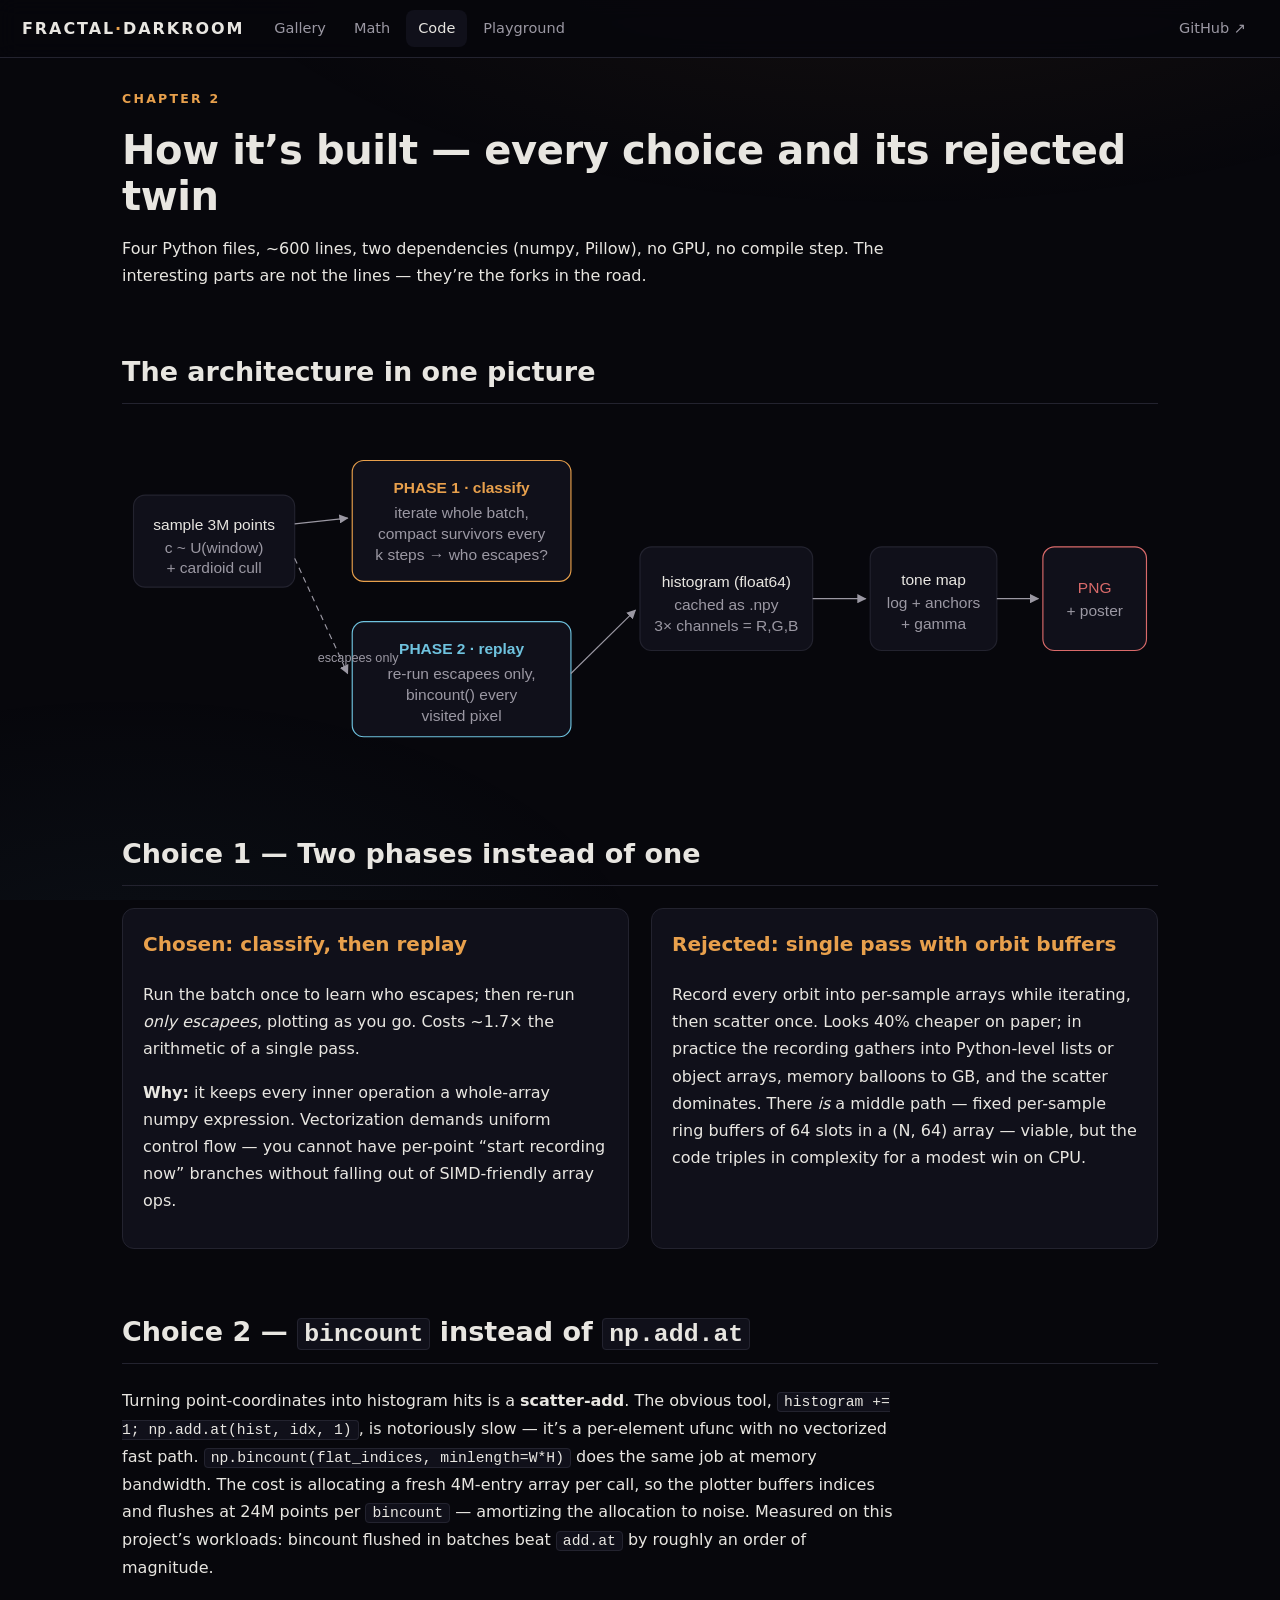
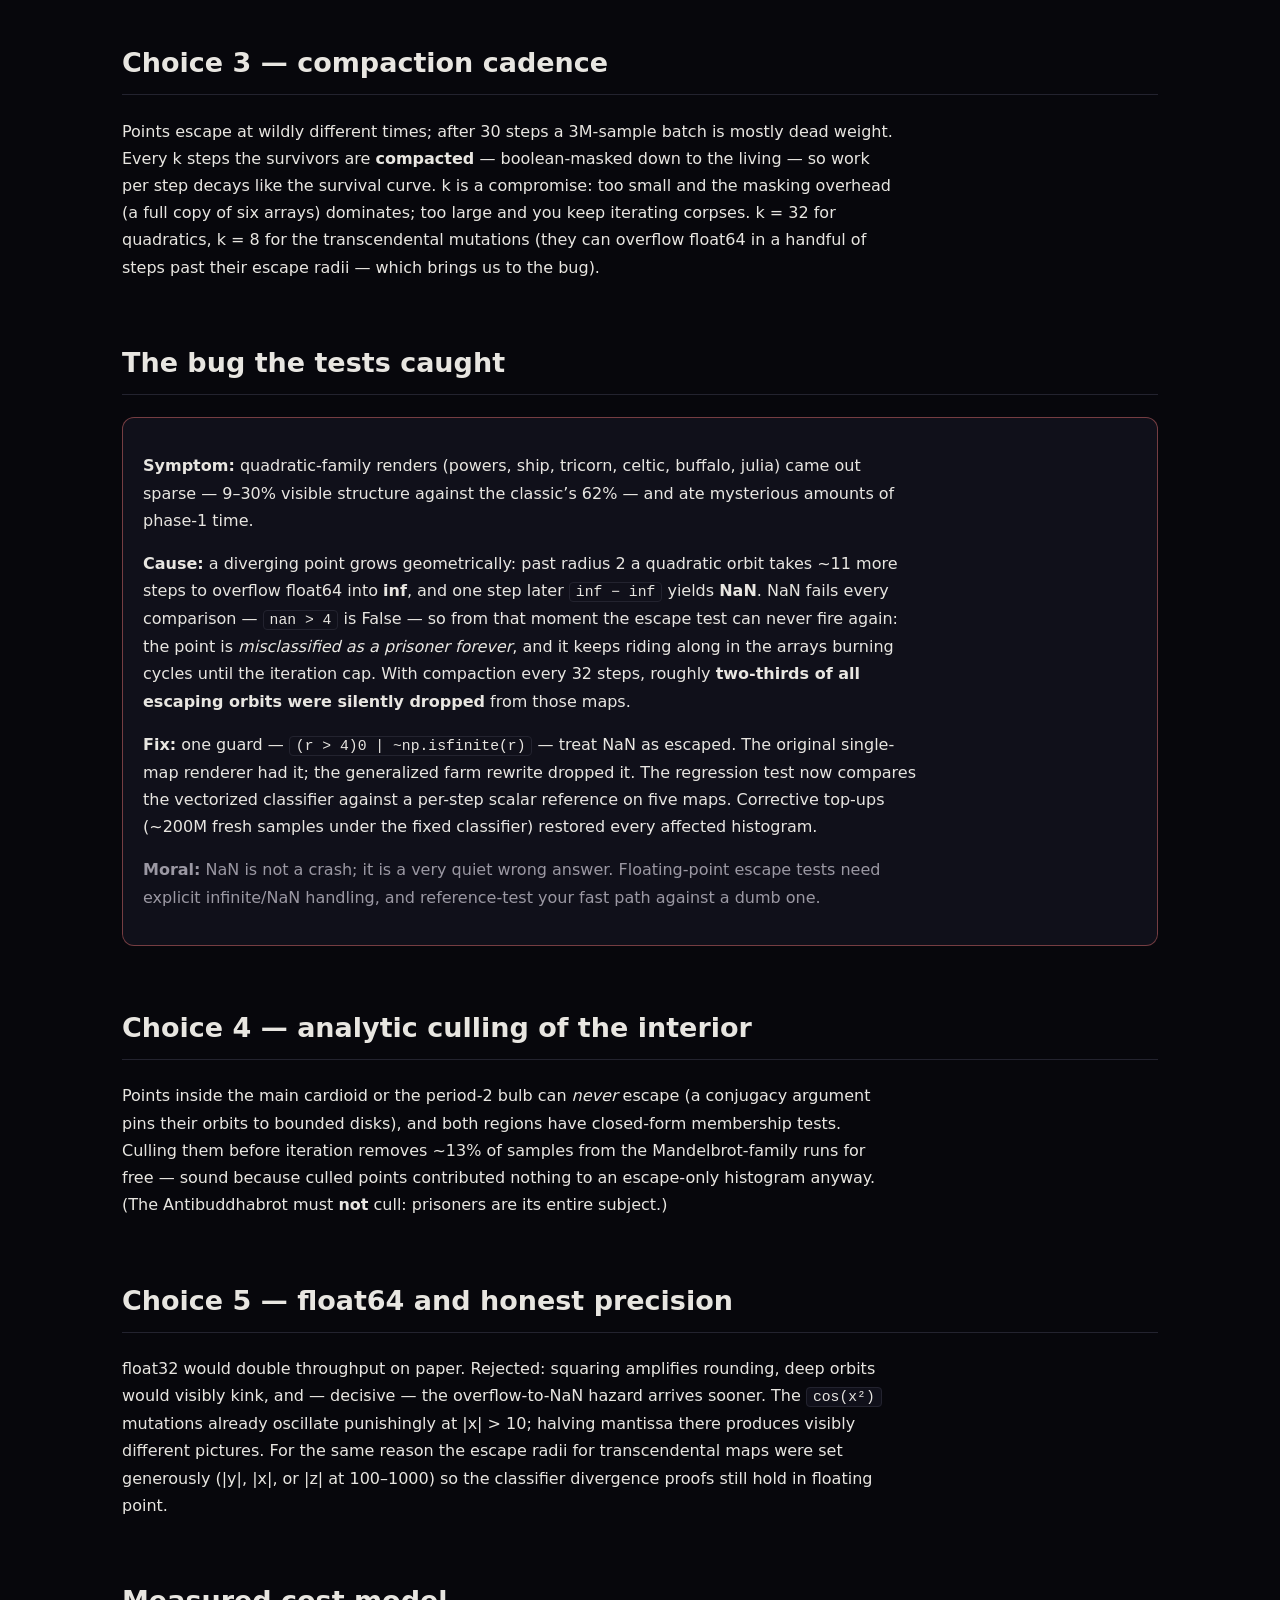
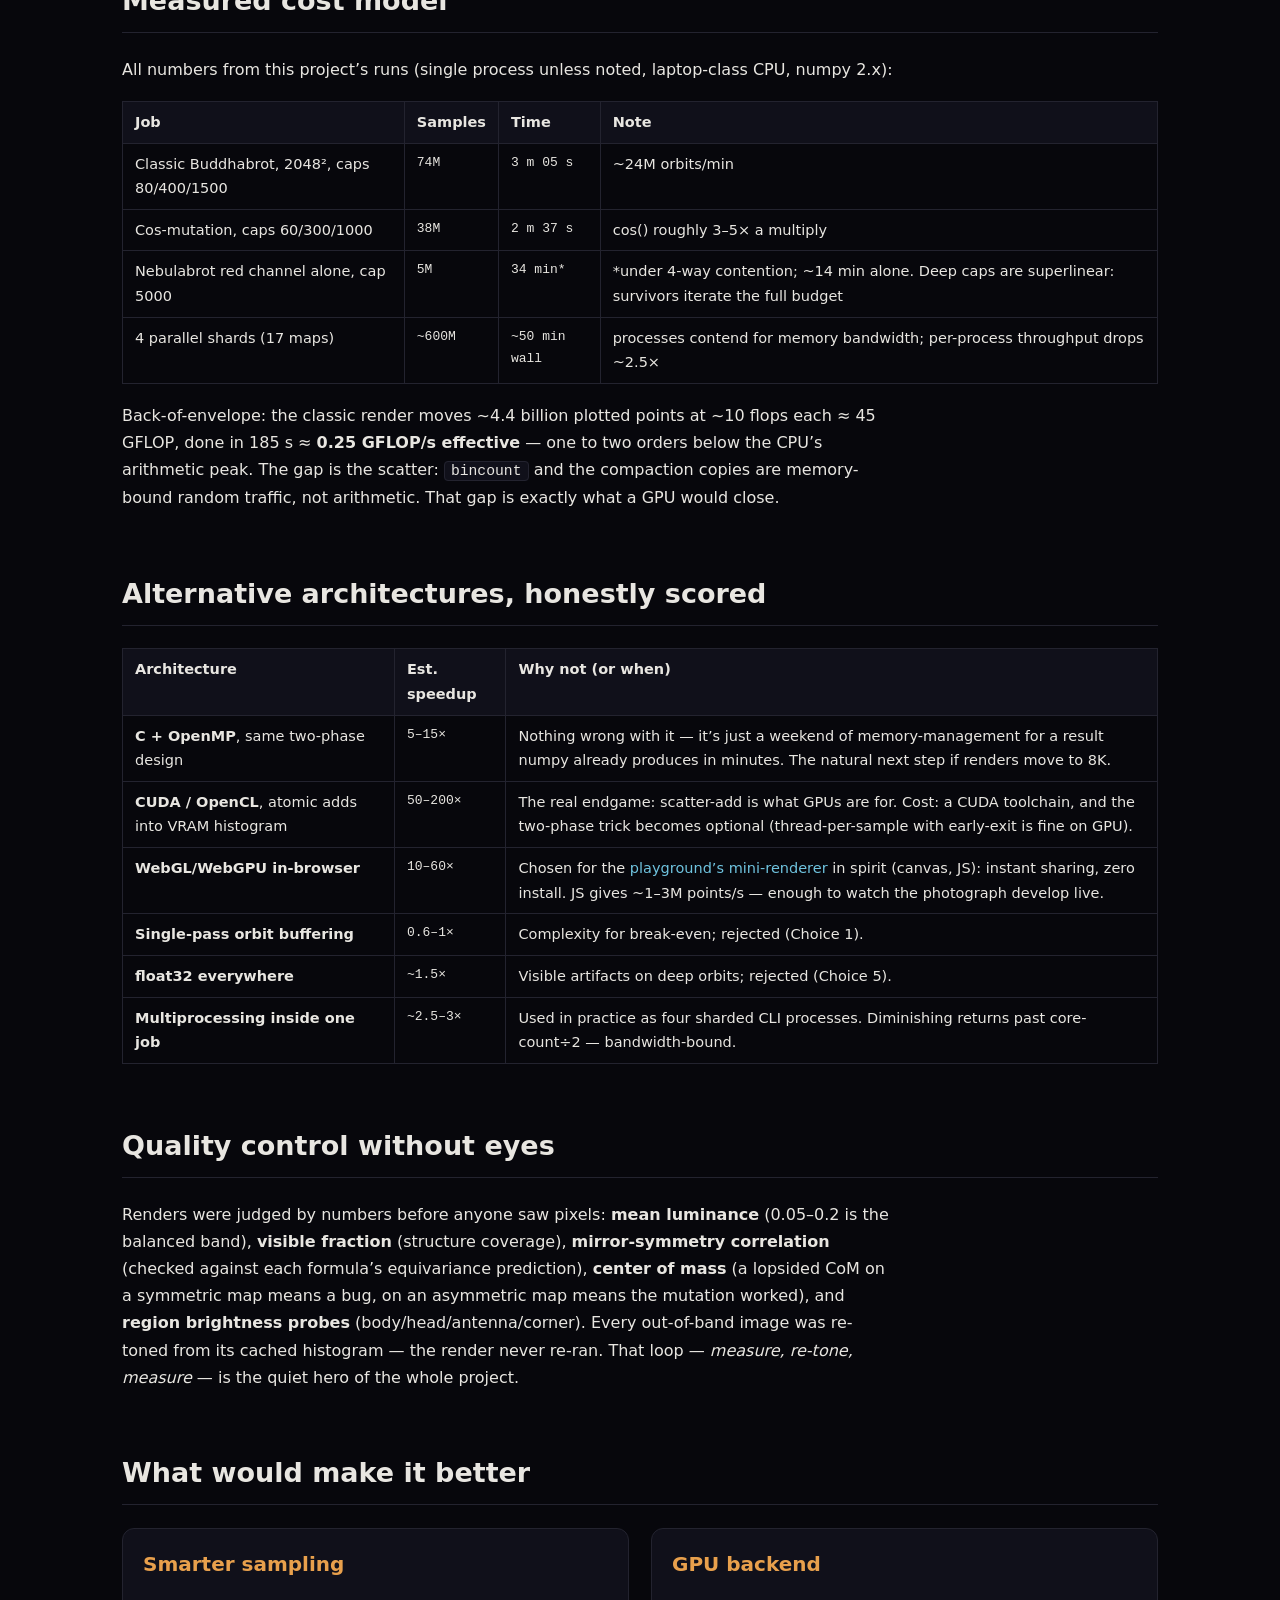
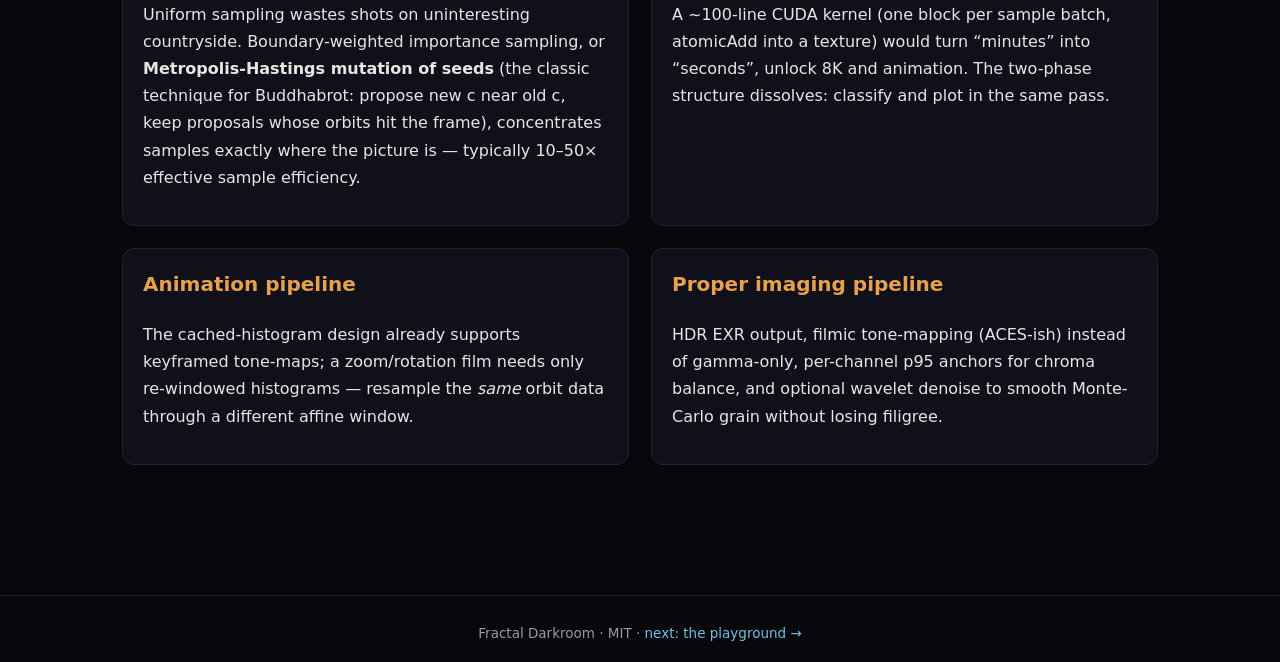
==== docs/code.html @ 8196cabb "L3 build suite: brot_build.py (new/scout/preview/check/mutate/catalogue), playground build panel + c" ====
<!DOCTYPE html>
<html data-build="d3081f12" lang="en">
<head>
<script>
/* error banner: works even if every other asset fails; shown only on error */
(function(){function show(m){var b=document.getElementById('fd-error-banner');if(!b){b=document.createElement('div');b.id='fd-error-banner';b.style.cssText='position:fixed;left:12px;right:12px;bottom:12px;z-index:99999;background:#3a1418;color:#ffd9d9;border:1px solid #a33;padding:10px 12px;font:12px/1.5 monospace;border-radius:8px;display:flex;gap:10px;align-items:center';b.innerHTML='<span style="flex:1;overflow:hidden;text-overflow:ellipsis;white-space:nowrap"></span><button type="button" style="all:unset;cursor:pointer;color:#ffb3b3;text-decoration:underline">copy report</button>';var add=function(){document.body.appendChild(b);b.querySelector('button').onclick=function(){var r='url='+location.href+' build='+(document.documentElement.dataset.build||'?')+' ua='+navigator.userAgent+'String.fromCharCode(10)'+(b.dataset.log||'');navigator.clipboard&&navigator.clipboard.writeText(r);};};document.body?add():document.addEventListener('DOMContentLoaded',add);}b.dataset.log=((b.dataset.log?b.dataset.log+'String.fromCharCode(10)':'')+m).slice(-2000);b.querySelector('span').textContent='Fractal Darkroom error: '+(m+'').slice(0,160);}window.addEventListener('error',function(e){show((e.message||'script error')+' @'+((e.filename||'').split('/').pop()||'')+':'+e.lineno)});window.addEventListener('unhandledrejection',function(e){show('unhandled rejection: '+((e.reason&&e.reason.message)||e.reason))})})();
</script>

<meta charset="utf-8">
<meta name="viewport" content="width=device-width, initial-scale=1">
<title>How it’s built — Fractal Darkroom</title>
<link rel="stylesheet" href="assets/style.css?v=a8070491">
</head>
<body>
<nav class="top">
  <div class="brand">FRACTAL<span>·</span>DARKROOM</div>
  <a href="index.html">Gallery</a>
  <a href="math.html">Math</a>
  <a href="code.html" aria-current="page">Code</a>
  <a href="playground.html">Playground</a>
  <div class="spacer"></div>
  <a class="github" href="https://github.com/Prekzursil/fractal-darkroom">GitHub ↗</a>
</nav>

<main>
<div class="kicker reveal">Chapter 2</div>
<h1 class="reveal">How it’s built — every choice and its rejected twin</h1>
<p class="reveal">Four Python files, ~600 lines, two dependencies (numpy, Pillow), no GPU, no
compile step. The interesting parts are not the lines — they’re the forks in the road.</p>

<h2 class="reveal">The architecture in one picture</h2>
<svg class="reveal" viewBox="0 0 900 300" style="width:100%;display:block;margin:14px 0" role="img" aria-label="Pipeline diagram: sample batch, phase 1 classify, phase 2 replay into histogram, tone map, PNG">
  <defs><marker id="a2" viewBox="0 0 10 10" refX="9" refY="5" markerWidth="8" markerHeight="8" orient="auto"><path d="M0,0 L10,5 L0,10 z" fill="#9b98a3"/></marker></defs>
  <g font-family="Segoe UI, sans-serif" font-size="13.5">
    <rect x="10" y="60" width="140" height="80" rx="10" fill="#10101a" stroke="#23232f"/>
    <text x="80" y="90" text-anchor="middle" fill="#e8e6e1">sample 3M points</text>
    <text x="80" y="110" text-anchor="middle" fill="#9b98a3">c ~ U(window)</text>
    <text x="80" y="128" text-anchor="middle" fill="#9b98a3">+ cardioid cull</text>

    <rect x="200" y="30" width="190" height="105" rx="10" fill="#10101a" stroke="#e8a04c"/>
    <text x="295" y="58" text-anchor="middle" fill="#e8a04c" font-weight="600">PHASE 1 · classify</text>
    <text x="295" y="80" text-anchor="middle" fill="#9b98a3">iterate whole batch,</text>
    <text x="295" y="98" text-anchor="middle" fill="#9b98a3">compact survivors every</text>
    <text x="295" y="116" text-anchor="middle" fill="#9b98a3">k steps → who escapes?</text>

    <rect x="200" y="170" width="190" height="100" rx="10" fill="#10101a" stroke="#6fc3df"/>
    <text x="295" y="198" text-anchor="middle" fill="#6fc3df" font-weight="600">PHASE 2 · replay</text>
    <text x="295" y="220" text-anchor="middle" fill="#9b98a3">re-run escapees only,</text>
    <text x="295" y="238" text-anchor="middle" fill="#9b98a3">bincount() every</text>
    <text x="295" y="256" text-anchor="middle" fill="#9b98a3">visited pixel</text>

    <rect x="450" y="105" width="150" height="90" rx="10" fill="#10101a" stroke="#23232f"/>
    <text x="525" y="140" text-anchor="middle" fill="#e8e6e1">histogram (float64)</text>
    <text x="525" y="160" text-anchor="middle" fill="#9b98a3">cached as .npy</text>
    <text x="525" y="178" text-anchor="middle" fill="#9b98a3">3× channels = R,G,B</text>

    <rect x="650" y="105" width="110" height="90" rx="10" fill="#10101a" stroke="#23232f"/>
    <text x="705" y="138" text-anchor="middle" fill="#e8e6e1">tone map</text>
    <text x="705" y="158" text-anchor="middle" fill="#9b98a3">log + anchors</text>
    <text x="705" y="176" text-anchor="middle" fill="#9b98a3">+ gamma</text>

    <rect x="800" y="105" width="90" height="90" rx="10" fill="#10101a" stroke="#d96a6a"/>
    <text x="845" y="145" text-anchor="middle" fill="#d96a6a">PNG</text>
    <text x="845" y="165" text-anchor="middle" fill="#9b98a3">+ poster</text>

    <line x1="150" y1="85" x2="196" y2="80" stroke="#9b98a3" marker-end="url(#a2)"/>
    <line x1="150" y1="115" x2="196" y2="215" stroke="#9b98a3" stroke-dasharray="5 4" marker-end="url(#a2)"/>
    <line x1="390" y1="215" x2="446" y2="160" stroke="#9b98a3" marker-end="url(#a2)"/>
    <line x1="600" y1="150" x2="646" y2="150" stroke="#9b98a3" marker-end="url(#a2)"/>
    <line x1="760" y1="150" x2="796" y2="150" stroke="#9b98a3" marker-end="url(#a2)"/>
    <text x="170" y="205" fill="#9b98a3" font-size="11">escapees only</text>
  </g>
</svg>

<h2 class="reveal">Choice 1 — Two phases instead of one</h2>
<div class="grid2 reveal">
  <div class="card">
    <h3>Chosen: classify, then replay</h3>
    <p>Run the batch once to learn who escapes; then re-run <em>only escapees</em>, plotting as you go.
    Costs ~1.7× the arithmetic of a single pass.</p>
    <p><b>Why:</b> it keeps every inner operation a whole-array numpy expression. Vectorization
    demands uniform control flow — you cannot have per-point “start recording now” branches
    without falling out of SIMD-friendly array ops.</p>
  </div>
  <div class="card">
    <h3>Rejected: single pass with orbit buffers</h3>
    <p>Record every orbit into per-sample arrays while iterating, then scatter once. Looks 40%
    cheaper on paper; in practice the recording gathers into Python-level lists or object arrays,
    memory balloons to GB, and the scatter dominates. There <em>is</em> a middle path — fixed
    per-sample ring buffers of 64 slots in a (N, 64) array — viable, but the code triples in
    complexity for a modest win on CPU.</p>
  </div>
</div>

<h2 class="reveal">Choice 2 — <code>bincount</code> instead of <code>np.add.at</code></h2>
<p class="reveal">Turning point-coordinates into histogram hits is a <b>scatter-add</b>.
The obvious tool, <code>histogram += 1; np.add.at(hist, idx, 1)</code>, is notoriously slow —
it’s a per-element ufunc with no vectorized fast path. <code>np.bincount(flat_indices,
minlength=W*H)</code> does the same job at memory bandwidth. The cost is allocating a fresh
4M-entry array per call, so the plotter buffers indices and flushes at 24M points per
<code>bincount</code> — amortizing the allocation to noise. Measured on this project’s
workloads: bincount flushed in batches beat <code>add.at</code> by roughly an order of magnitude.</p>

<h2 class="reveal">Choice 3 — compaction cadence</h2>
<p class="reveal">Points escape at wildly different times; after 30 steps a 3M-sample batch is
mostly dead weight. Every k steps the survivors are <b>compacted</b> — boolean-masked down to the
living — so work per step decays like the survival curve. k is a compromise: too small and the
masking overhead (a full copy of six arrays) dominates; too large and you keep iterating corpses.
k = 32 for quadratics, k = 8 for the transcendental mutations (they can overflow float64 in a
handful of steps past their escape radii — which brings us to the bug).</p>

<h2 id="the-bug" class="reveal">The bug the tests caught</h2>
<div class="card reveal" style="border-color:rgba(217,106,106,.5)">
  <p><b>Symptom:</b> quadratic-family renders (powers, ship, tricorn, celtic, buffalo, julia)
  came out sparse — 9–30% visible structure against the classic’s 62% — and ate mysterious
  amounts of phase-1 time.</p>
  <p><b>Cause:</b> a diverging point grows geometrically: past radius 2 a quadratic orbit takes
  ~11 more steps to overflow float64 into <b>inf</b>, and one step later
  <code>inf − inf</code> yields <b>NaN</b>. NaN fails every comparison —
  <code>nan &gt; 4</code> is False — so from that moment the escape test can never fire again:
  the point is <em>misclassified as a prisoner forever</em>, and it keeps riding along in the
  arrays burning cycles until the iteration cap. With compaction every 32 steps, roughly
  <b>two-thirds of all escaping orbits were silently dropped</b> from those maps.</p>
  <p><b>Fix:</b> one guard — <code>(r &gt; 4)0 | ~np.isfinite(r)</code> — treat NaN as escaped.
  The original single-map renderer had it; the generalized farm rewrite dropped it. The
  regression test now compares the vectorized classifier against a per-step scalar reference
  on five maps. Corrective top-ups (~200M fresh samples under the fixed classifier) restored
  every affected histogram.</p>
  <p style="color:var(--muted)"><b>Moral:</b> NaN is not a crash; it is a very quiet wrong
  answer. Floating-point escape tests need explicit infinite/NaN handling, and reference-test
  your fast path against a dumb one.</p>
</div>

<h2 class="reveal">Choice 4 — analytic culling of the interior</h2>
<p class="reveal">Points inside the main cardioid or the period-2 bulb can <em>never</em> escape
(a conjugacy argument pins their orbits to bounded disks), and both regions have closed-form
membership tests. Culling them before iteration removes ~13% of samples from the Mandelbrot-family
runs for free — sound because culled points contributed nothing to an escape-only histogram
anyway. (The Antibuddhabrot must <b>not</b> cull: prisoners are its entire subject.)</p>

<h2 class="reveal">Choice 5 — float64 and honest precision</h2>
<p class="reveal">float32 would double throughput on paper. Rejected: squaring amplifies
rounding, deep orbits would visibly kink, and — decisive — the overflow-to-NaN hazard arrives
sooner. The <code>cos(x²)</code> mutations already oscillate punishingly at |x| &gt; 10; halving
mantissa there produces visibly different pictures. For the same reason the escape radii for
transcendental maps were set generously (|y|, |x|, or |z| at 100–1000) so the classifier
divergence proofs still hold in floating point.</p>

<h2 class="reveal">Measured cost model</h2>
<p class="reveal">All numbers from this project’s runs (single process unless noted, laptop-class
CPU, numpy 2.x):</p>
<table class="reveal">
  <tr><th>Job</th><th>Samples</th><th>Time</th><th>Note</th></tr>
  <tr><td>Classic Buddhabrot, 2048², caps 80/400/1500</td><td class="mono">74M</td><td class="mono">3 m 05 s</td><td>~24M orbits/min</td></tr>
  <tr><td>Cos-mutation, caps 60/300/1000</td><td class="mono">38M</td><td class="mono">2 m 37 s</td><td>cos() roughly 3–5× a multiply</td></tr>
  <tr><td>Nebulabrot red channel alone, cap 5000</td><td class="mono">5M</td><td class="mono">34 min*</td><td>*under 4-way contention; ~14 min alone. Deep caps are superlinear: survivors iterate the full budget</td></tr>
  <tr><td>4 parallel shards (17 maps)</td><td class="mono">~600M</td><td class="mono">~50 min wall</td><td>processes contend for memory bandwidth; per-process throughput drops ~2.5×</td></tr>
</table>
<p class="reveal">Back-of-envelope: the classic render moves ~4.4 billion plotted points at
~10 flops each ≈ 45 GFLOP, done in 185 s ≈ <b>0.25 GFLOP/s effective</b> — one to two orders
below the CPU’s arithmetic peak. The gap is the scatter: <code>bincount</code> and the compaction
copies are memory-bound random traffic, not arithmetic. That gap is exactly what a GPU
would close.</p>

<h2 class="reveal">Alternative architectures, honestly scored</h2>
<table class="reveal">
  <tr><th>Architecture</th><th>Est. speedup</th><th>Why not (or when)</th></tr>
  <tr><td><b>C + OpenMP</b>, same two-phase design</td><td class="mono">5–15×</td>
      <td>Nothing wrong with it — it’s just a weekend of memory-management for a result numpy already produces in minutes. The natural next step if renders move to 8K.</td></tr>
  <tr><td><b>CUDA / OpenCL</b>, atomic adds into VRAM histogram</td><td class="mono">50–200×</td>
      <td>The real endgame: scatter-add is what GPUs are for. Cost: a CUDA toolchain, and the two-phase trick becomes optional (thread-per-sample with early-exit is fine on GPU).</td></tr>
  <tr><td><b>WebGL/WebGPU in-browser</b></td><td class="mono">10–60×</td>
      <td>Chosen for the <a href="playground.html">playground’s mini-renderer</a> in spirit (canvas, JS): instant sharing, zero install. JS gives ~1–3M points/s — enough to watch the photograph develop live.</td></tr>
  <tr><td><b>Single-pass orbit buffering</b></td><td class="mono">0.6–1×</td><td>Complexity for break-even; rejected (Choice 1).</td></tr>
  <tr><td><b>float32 everywhere</b></td><td class="mono">~1.5×</td><td>Visible artifacts on deep orbits; rejected (Choice 5).</td></tr>
  <tr><td><b>Multiprocessing inside one job</b></td><td class="mono">~2.5–3×</td>
      <td>Used in practice as four sharded CLI processes. Diminishing returns past core-count÷2 — bandwidth-bound.</td></tr>
</table>

<h2 class="reveal">Quality control without eyes</h2>
<p class="reveal">Renders were judged by numbers before anyone saw pixels: <b>mean luminance</b>
(0.05–0.2 is the balanced band), <b>visible fraction</b> (structure coverage), <b>mirror-symmetry
correlation</b> (checked against each formula’s equivariance prediction), <b>center of mass</b>
(a lopsided CoM on a symmetric map means a bug, on an asymmetric map means the mutation worked),
and <b>region brightness probes</b> (body/head/antenna/corner). Every out-of-band image was
re-toned from its cached histogram — the render never re-ran. That loop —
<i>measure, re-tone, measure</i> — is the quiet hero of the whole project.</p>

<h2 class="reveal">What would make it better</h2>
<div class="grid2 reveal">
  <div class="card"><h3>Smarter sampling</h3><p>Uniform sampling wastes shots on uninteresting
  countryside. Boundary-weighted importance sampling, or <b>Metropolis-Hastings mutation of
  seeds</b> (the classic technique for Buddhabrot: propose new c near old c, keep proposals whose
  orbits hit the frame), concentrates samples exactly where the picture is — typically 10–50×
  effective sample efficiency.</p></div>
  <div class="card"><h3>GPU backend</h3><p>A ~100-line CUDA kernel (one block per sample batch,
  atomicAdd into a texture) would turn “minutes” into “seconds”, unlock 8K and animation. The
  two-phase structure dissolves: classify and plot in the same pass.</p></div>
  <div class="card"><h3>Animation pipeline</h3><p>The cached-histogram design already supports
  keyframed tone-maps; a zoom/rotation film needs only re-windowed histograms — resample the
  <em>same</em> orbit data through a different affine window.</p></div>
  <div class="card"><h3>Proper imaging pipeline</h3><p>HDR EXR output, filmic tone-mapping
  (ACES-ish) instead of gamma-only, per-channel p95 anchors for chroma balance, and optional
  wavelet denoise to smooth Monte-Carlo grain without losing filigree.</p></div>
</div>
</main>

<footer>
  Fractal Darkroom · MIT · <a href="playground.html">next: the playground →</a>
</footer>
<script src="assets/app.js?v=81e01ed8"></script>
</body>
</html>
---- docs/assets/style.css ----
/* Brot Farm docs — self-contained, no frameworks, dark 'deep space' theme. */
:root {
  --bg: #07070c;
  --bg2: #0c0c14;
  --panel: #10101a;
  --line: #23232f;
  --text: #e8e6e1;
  --muted: #9b98a3;
  --accent: #e8a04c;
  --accent2: #6fc3df;
  --accent3: #d96a6a;
  --mono: "Cascadia Code", "JetBrains Mono", Consolas, monospace;
}
* { box-sizing: border-box; }
html { scroll-behavior: smooth; }
body {
  margin: 0; background: var(--bg); color: var(--text);
  font: 16px/1.7 "Segoe UI", system-ui, -apple-system, sans-serif;
}
body::before {
  content: ""; position: fixed; inset: 0; z-index: -1;
  background:
    radial-gradient(1200px 500px at 70% -10%, rgba(232, 160, 76, 0.07), transparent 60%),
    radial-gradient(900px 500px at 10% 110%, rgba(111, 195, 223, 0.05), transparent 60%);
}
a { color: var(--accent2); text-decoration: none; }
a:hover { text-decoration: underline; }
code, pre { font-family: var(--mono); font-size: 0.92em; }
code { background: var(--panel); border: 1px solid var(--line); border-radius: 4px; padding: 1px 6px; }
pre { background: var(--panel); border: 1px solid var(--line); border-radius: 10px; padding: 16px 18px; overflow-x: auto; line-height: 1.55; }
pre code { background: none; border: none; padding: 0; }
blockquote { border-left: 3px solid var(--accent); margin: 1.4em 0; padding: 0.2em 1.2em; color: var(--muted); font-style: italic; }

nav.top {
  position: sticky; top: 0; z-index: 50; display: flex; gap: 4px; align-items: center;
  padding: 10px 22px; background: rgba(7, 7, 12, 0.85); backdrop-filter: blur(10px);
  border-bottom: 1px solid var(--line); flex-wrap: wrap;
}
nav.top .brand { font-weight: 600; letter-spacing: 0.12em; color: var(--text); margin-right: 14px; }
nav.top .brand span { color: var(--accent); }
nav.top a { color: var(--muted); padding: 6px 12px; border-radius: 8px; font-size: 14.5px; }
nav.top a:hover, nav.top a[aria-current] { color: var(--text); background: var(--panel); text-decoration: none; }
nav.top .spacer { flex: 1; }
nav.top .github { display: inline-flex; align-items: center; gap: 6px; }

main { max-width: 1080px; margin: 0 auto; padding: 30px 22px 90px; }
h1 { font-size: 40px; line-height: 1.15; margin: 18px 0 10px; letter-spacing: -0.01em; }
h2 { font-size: 27px; margin-top: 2.2em; border-bottom: 1px solid var(--line); padding-bottom: 8px; }
h3 { font-size: 20px; margin-top: 1.8em; color: var(--accent); }
p { max-width: 76ch; }
.hero { display: grid; grid-template-columns: 1.1fr 0.9fr; gap: 34px; align-items: center; margin-top: 8px; }
@media (max-width: 900px) { .hero { grid-template-columns: 1fr; } }
.hero img { width: 100%; border-radius: 14px; border: 1px solid var(--line); display: block; }
.hero .tagline { color: var(--muted); font-size: 18px; margin: 4px 0 18px; }
.hero .formula { color: var(--accent2); font-family: var(--mono); }
.cta-row { display: flex; gap: 12px; flex-wrap: wrap; margin-top: 20px; }
.cta {
  display: inline-block; padding: 10px 20px; border-radius: 10px; font-weight: 600;
  background: linear-gradient(135deg, #e8a04c, #d97f3c); color: #140b02;
}
.cta:hover { text-decoration: none; filter: brightness(1.08); }
.cta.ghost { background: none; border: 1px solid var(--line); color: var(--text); }

.gallery { display: grid; grid-template-columns: repeat(auto-fill, minmax(230px, 1fr)); gap: 18px; margin-top: 22px; }
.gallery figure { margin: 0; background: var(--panel); border: 1px solid var(--line); border-radius: 12px; overflow: hidden; transition: transform 0.15s ease, border-color 0.15s ease; }
.gallery figure:hover { transform: translateY(-3px); border-color: #3a3a4c; }
.gallery img { width: 100%; display: block; aspect-ratio: 1; object-fit: cover; }
.gallery figure.tall img { aspect-ratio: 1/3; object-fit: cover; }
.gallery figure.wide img { aspect-ratio: 2/1; object-fit: cover; }
.gallery figcaption { padding: 10px 13px 13px; font-size: 13.5px; }
.gallery figcaption b { display: block; font-size: 14.5px; margin-bottom: 2px; }
.gallery figcaption .f { color: var(--muted); font-family: var(--mono); font-size: 12px; }

.timeline { list-style: none; padding-left: 0; margin-top: 20px; }
.timeline li { position: relative; padding: 0 0 22px 34px; border-left: 2px solid var(--line); margin-left: 8px; }
.timeline li:last-child { border-left-color: transparent; }
.timeline li::before { content: ""; position: absolute; left: -7px; top: 4px; width: 12px; height: 12px; border-radius: 50%; background: var(--accent); box-shadow: 0 0 12px rgba(232, 160, 76, 0.6); }
.timeline .t { color: var(--muted); font-size: 13px; font-family: var(--mono); }
.timeline b { color: var(--accent2); }

table { border-collapse: collapse; width: 100%; margin: 18px 0; font-size: 14.5px; }
th, td { border: 1px solid var(--line); padding: 8px 12px; text-align: left; vertical-align: top; }
th { background: var(--panel); font-weight: 600; }
td .mono, .mono { font-family: var(--mono); font-size: 13px; }

.grid2 { display: grid; grid-template-columns: 1fr 1fr; gap: 22px; }
@media (max-width: 850px) { .grid2 { grid-template-columns: 1fr; } }
.card { background: var(--panel); border: 1px solid var(--line); border-radius: 12px; padding: 18px 20px; }
.card h3 { margin-top: 0; }

.panel { background: var(--panel); border: 1px solid var(--line); border-radius: 14px; padding: 18px; }
.controls { display: flex; flex-wrap: wrap; gap: 10px 16px; align-items: end; margin: 12px 0; font-size: 14px; }
.controls label { display: flex; flex-direction: column; gap: 4px; color: var(--muted); font-size: 12.5px; }
.controls select, .controls input[type="text"], .controls input[type="number"] {
  background: var(--bg2); color: var(--text); border: 1px solid var(--line); border-radius: 8px;
  padding: 7px 10px; font-size: 14px; font-family: var(--mono); min-width: 120px;
}
.controls input[type="range"] { accent-color: var(--accent); width: 140px; }
button.btn {
  background: var(--bg2); color: var(--text); border: 1px solid var(--line); border-radius: 9px;
  padding: 8px 16px; font-size: 14px; cursor: pointer; font-family: inherit;
}
button.btn:hover { border-color: #3a3a4c; background: #14141f; }
button.btn.primary { background: linear-gradient(135deg, #e8a04c, #d97f3c); color: #140b02; border: none; font-weight: 600; }
button.btn[aria-pressed="true"] { border-color: var(--accent); color: var(--accent); }
canvas.viz { width: 100%; height: auto; display: block; background: #04040a; border-radius: 10px; border: 1px solid var(--line); cursor: crosshair; }
.hud { font-family: var(--mono); font-size: 13px; color: var(--muted); margin-top: 8px; min-height: 1.4em; }
.hud b { color: var(--accent2); }

.reveal { opacity: 0; transform: translateY(16px); transition: opacity 0.6s ease, transform 0.6s ease; }
.reveal.visible { opacity: 1; transform: none; }
@media (prefers-reduced-motion: reduce) { .reveal { transition: none; opacity: 1; transform: none; } }

footer { border-top: 1px solid var(--line); color: var(--muted); font-size: 13.5px; text-align: center; padding: 26px; margin-top: 40px; }
.kicker { color: var(--accent); text-transform: uppercase; letter-spacing: 0.18em; font-size: 12.5px; font-weight: 600; }
.badges { display: flex; gap: 8px; flex-wrap: wrap; margin: 14px 0; }
.badge { font-size: 12px; font-family: var(--mono); border: 1px solid var(--line); color: var(--muted); border-radius: 999px; padding: 3px 11px; }
.badge.hot { color: var(--accent); border-color: rgba(232, 160, 76, 0.4); }
details { border: 1px solid var(--line); border-radius: 10px; padding: 10px 16px; margin: 12px 0; background: var(--panel); }
summary { cursor: pointer; font-weight: 600; }
details[open] summary { margin-bottom: 8px; }
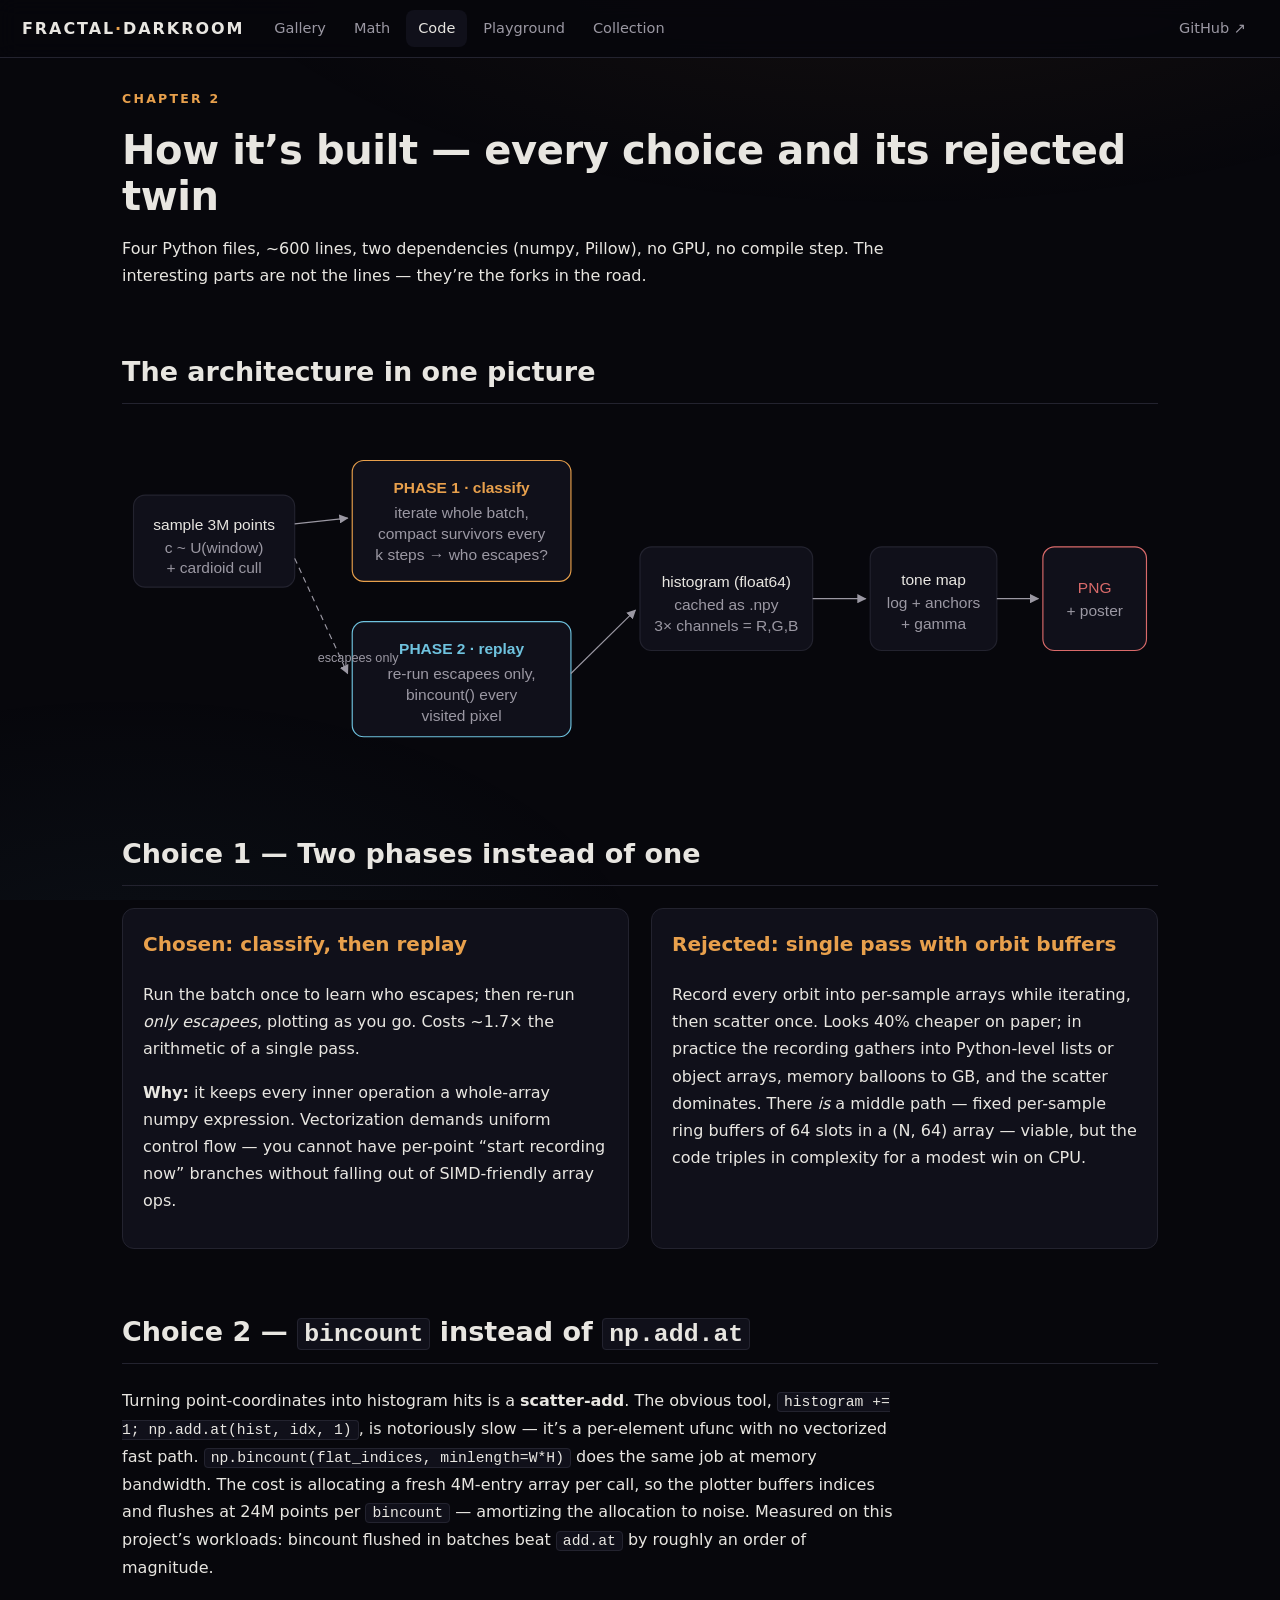
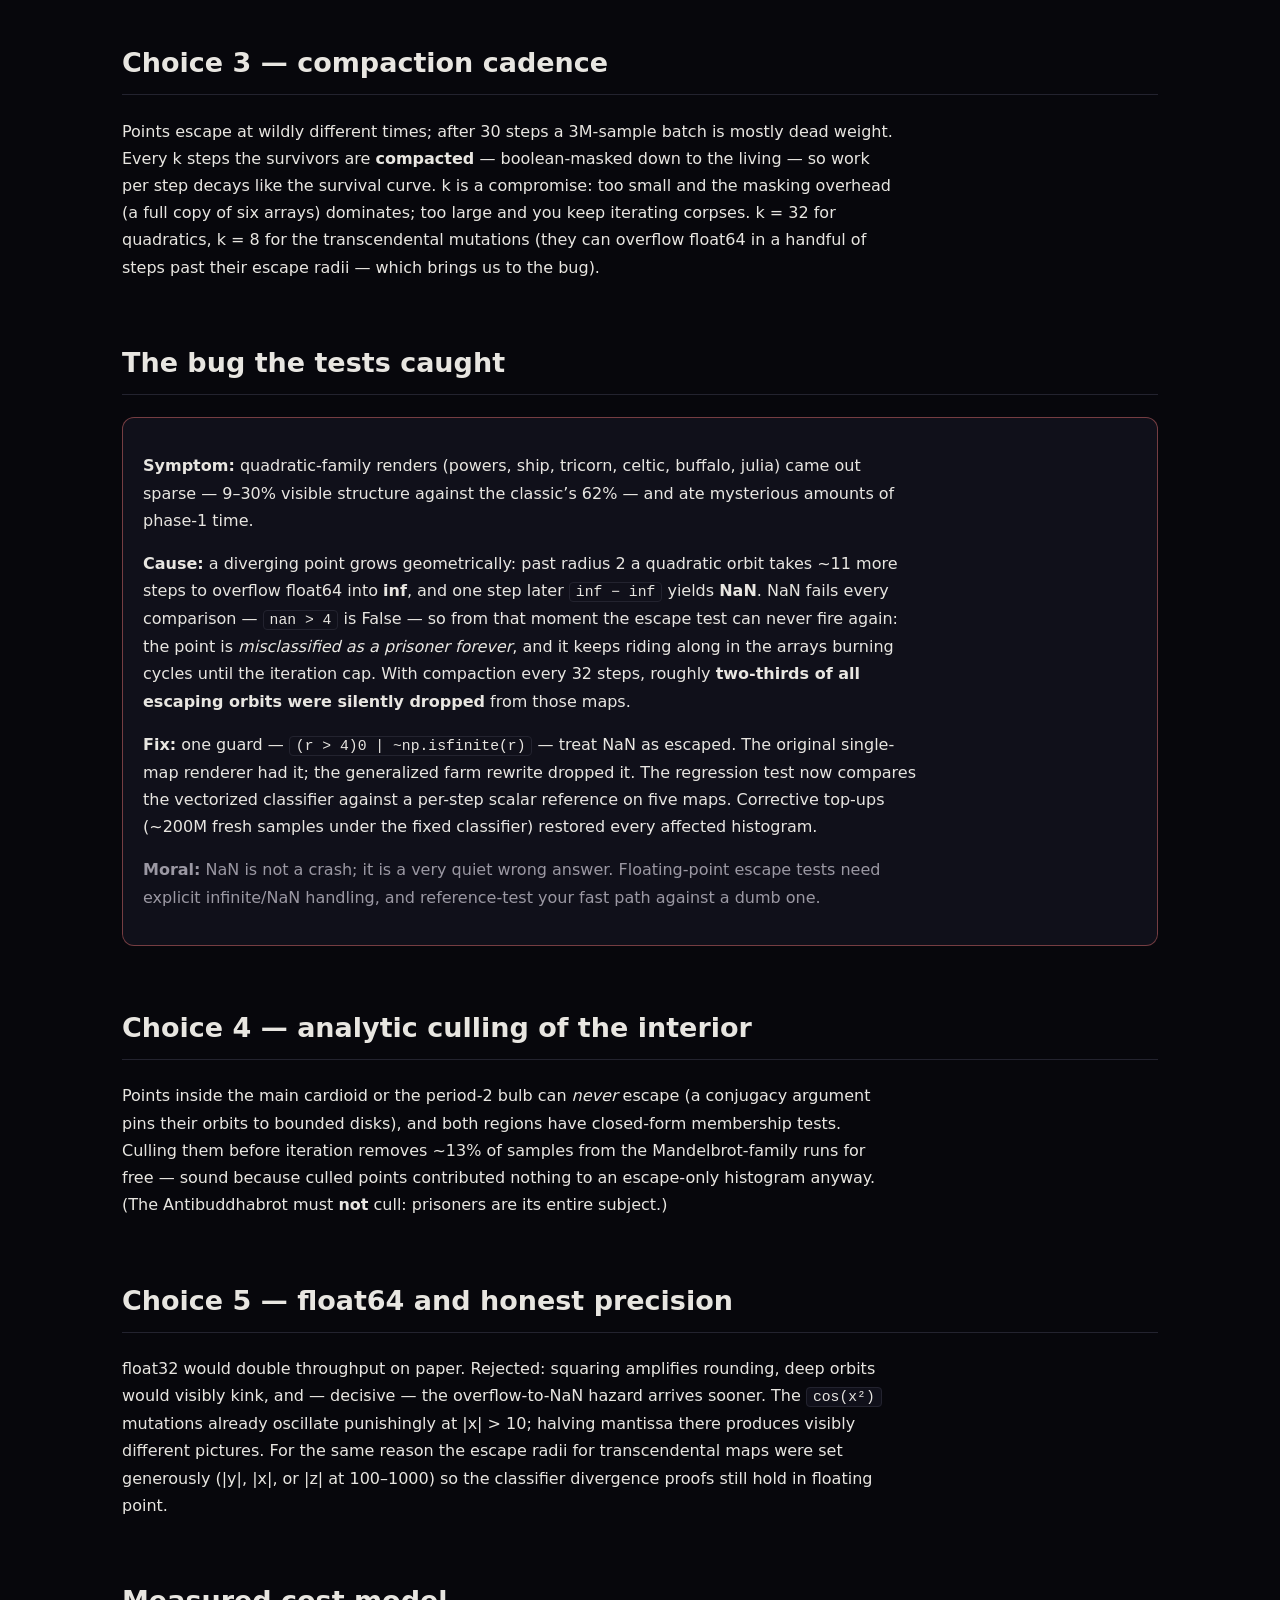
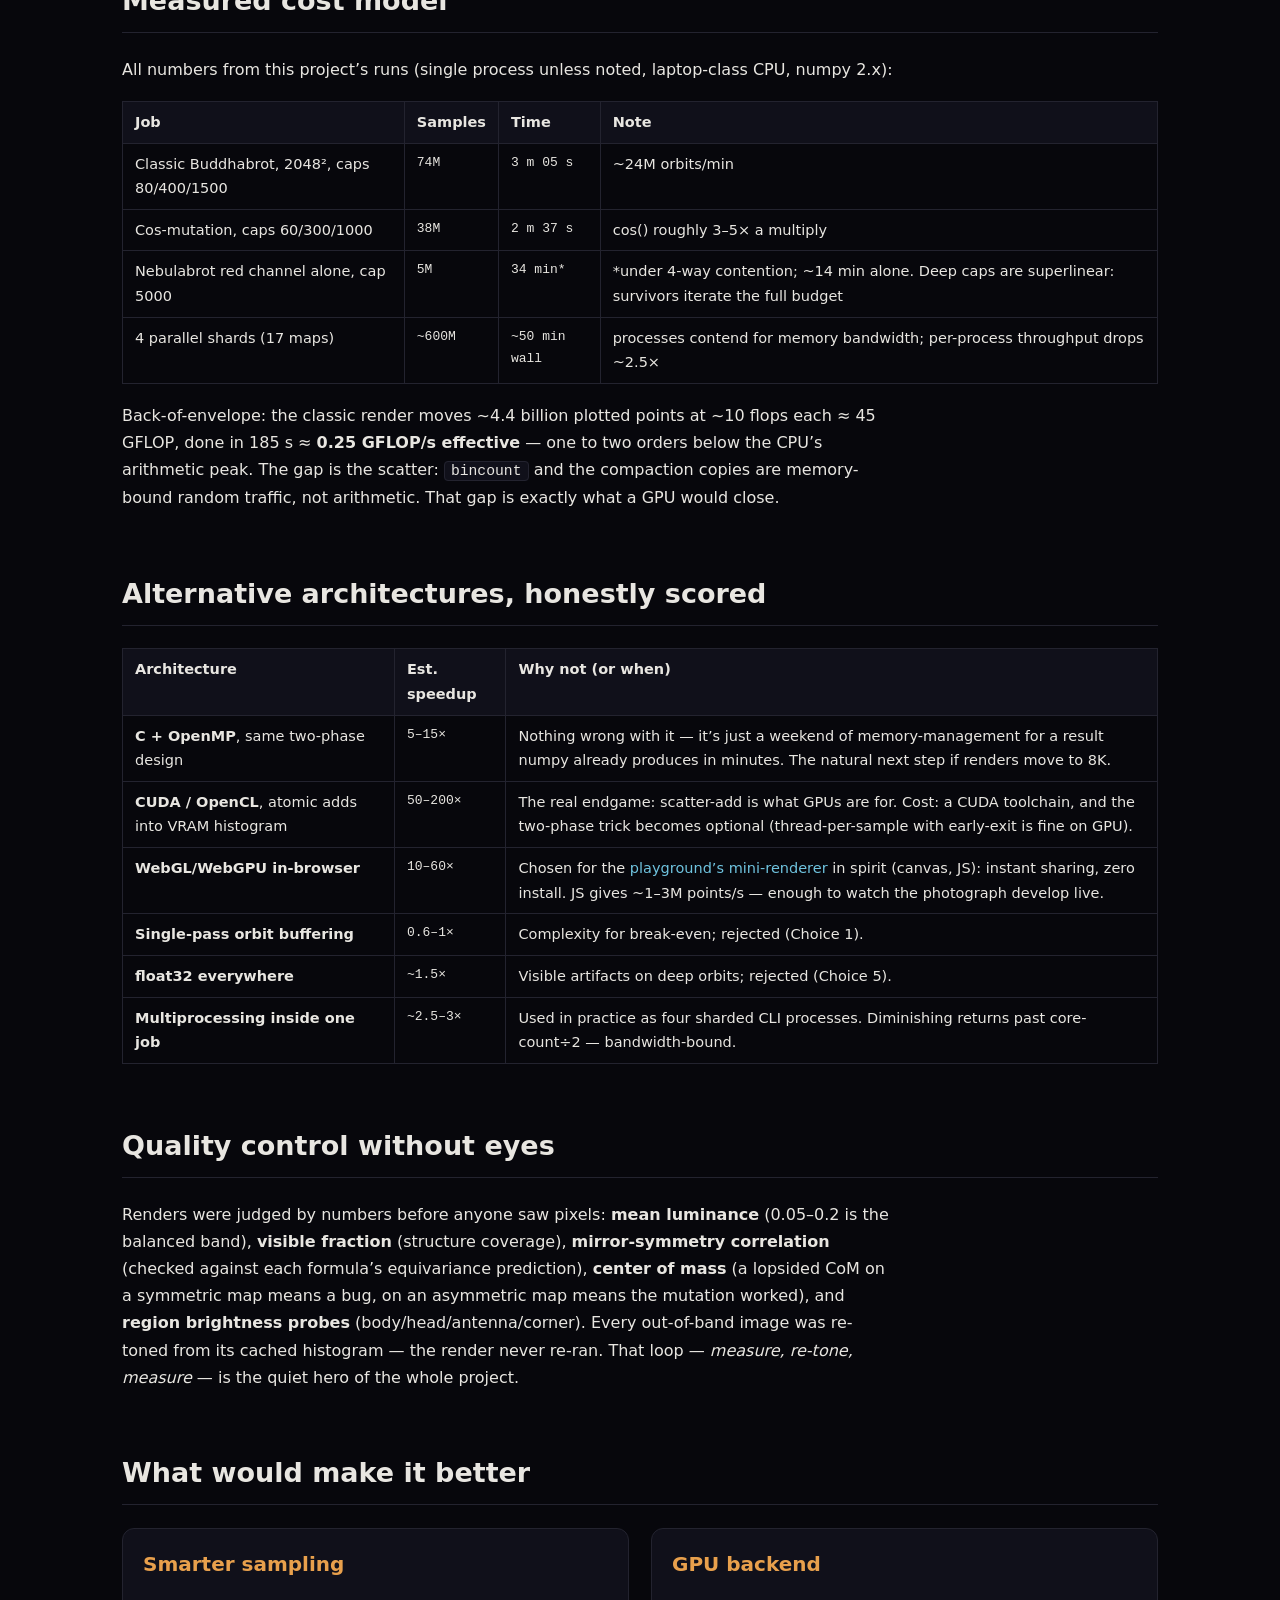
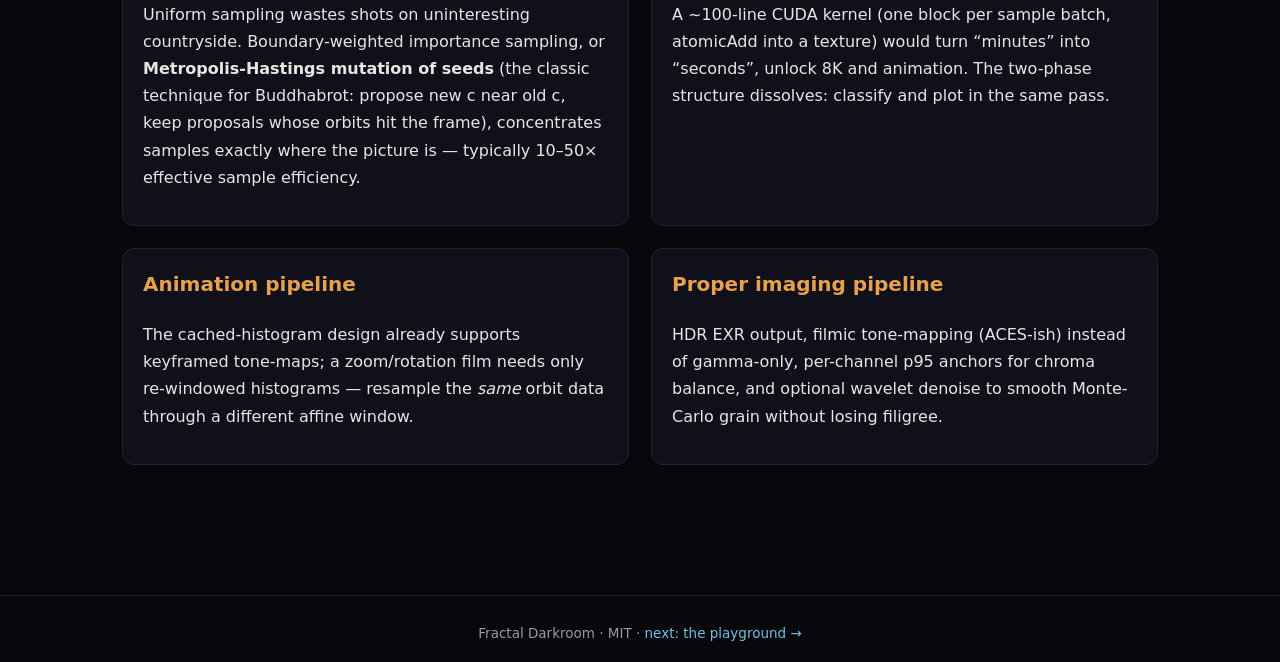
==== commit 0fd3c528: "L5: APRS — Attractor Parameter Record Set (ADR 0001): schema + stdlib validator (100% line+branch), " ====
--- a/docs/code.html
+++ b/docs/code.html
@@ -1,5 +1,5 @@
 <!DOCTYPE html>
-<html data-build="d3081f12" lang="en">
+<html data-build="0439746c" lang="en">
 <head>
 <script>
 /* error banner: works even if every other asset fails; shown only on error */
@@ -18,6 +18,7 @@
   <a href="math.html">Math</a>
   <a href="code.html" aria-current="page">Code</a>
   <a href="playground.html">Playground</a>
+  <a href="collection.html">Collection</a>
   <div class="spacer"></div>
   <a class="github" href="https://github.com/Prekzursil/fractal-darkroom">GitHub ↗</a>
 </nav>
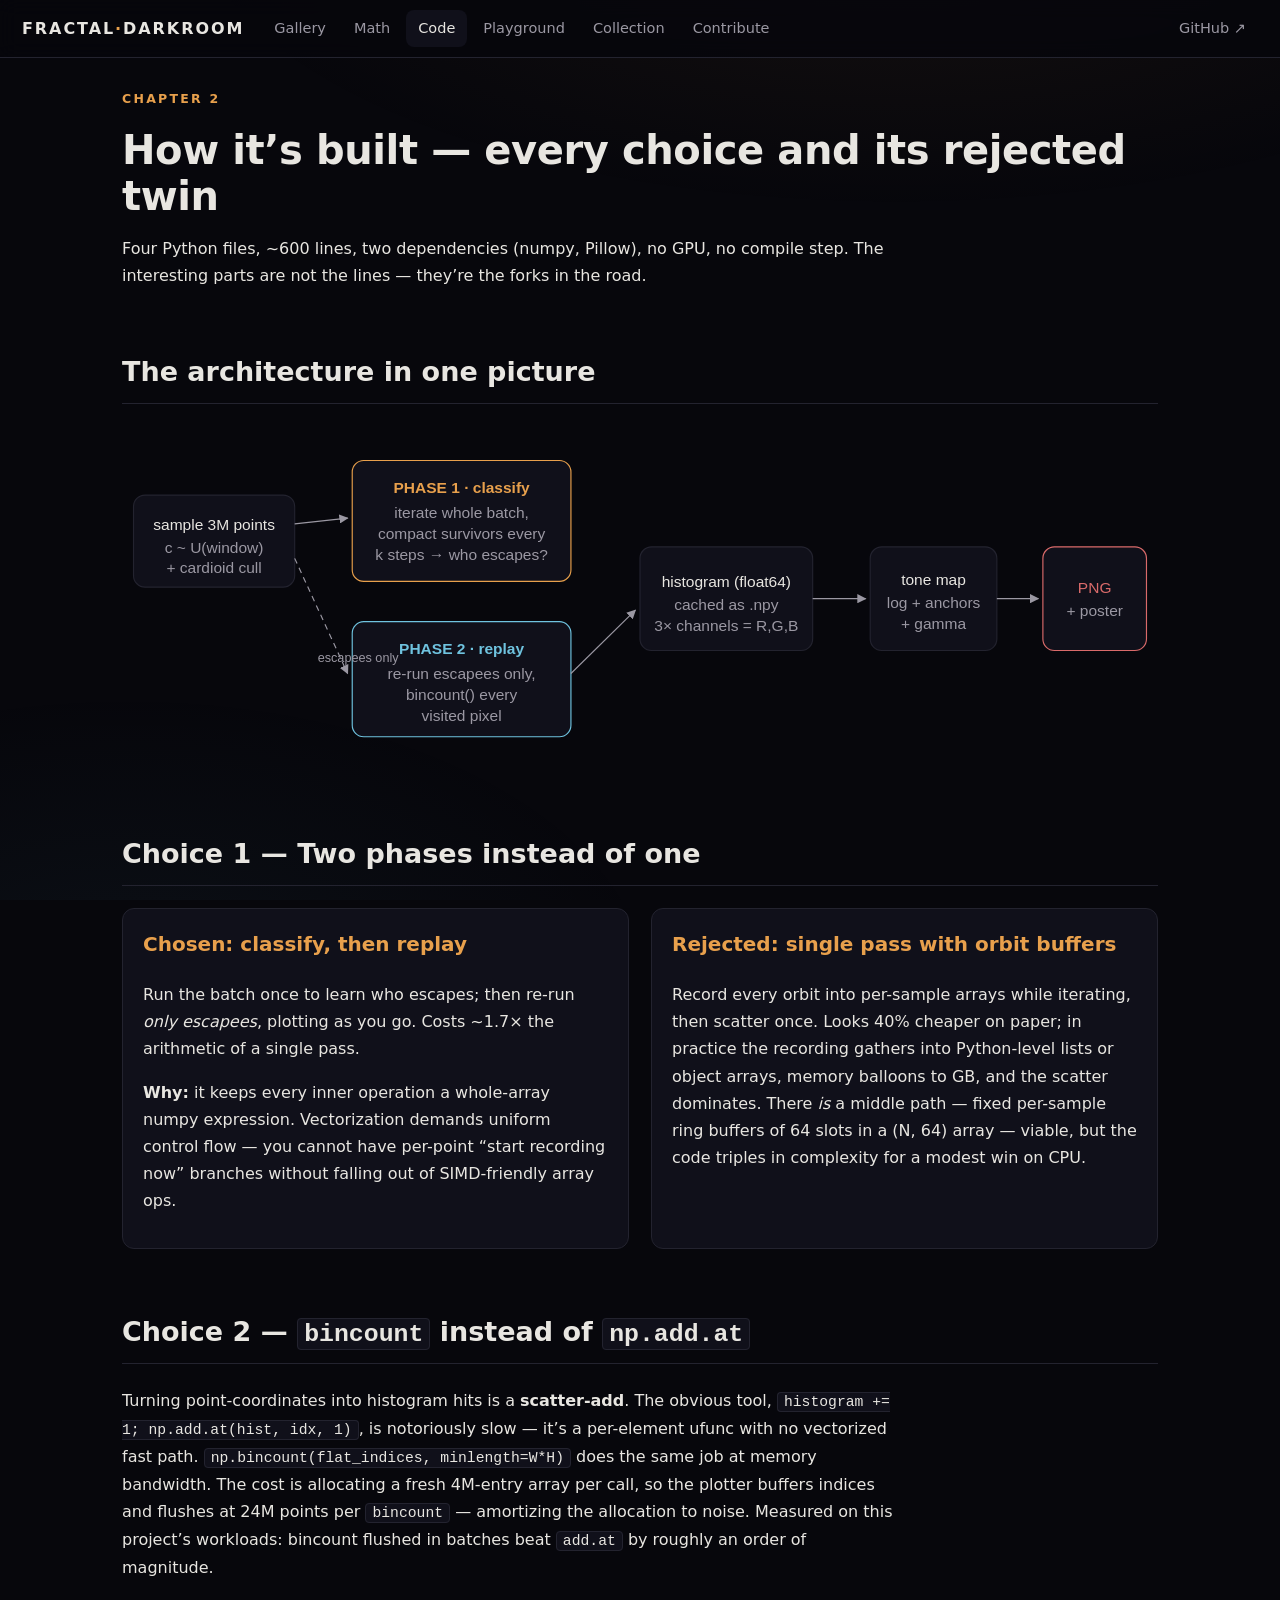
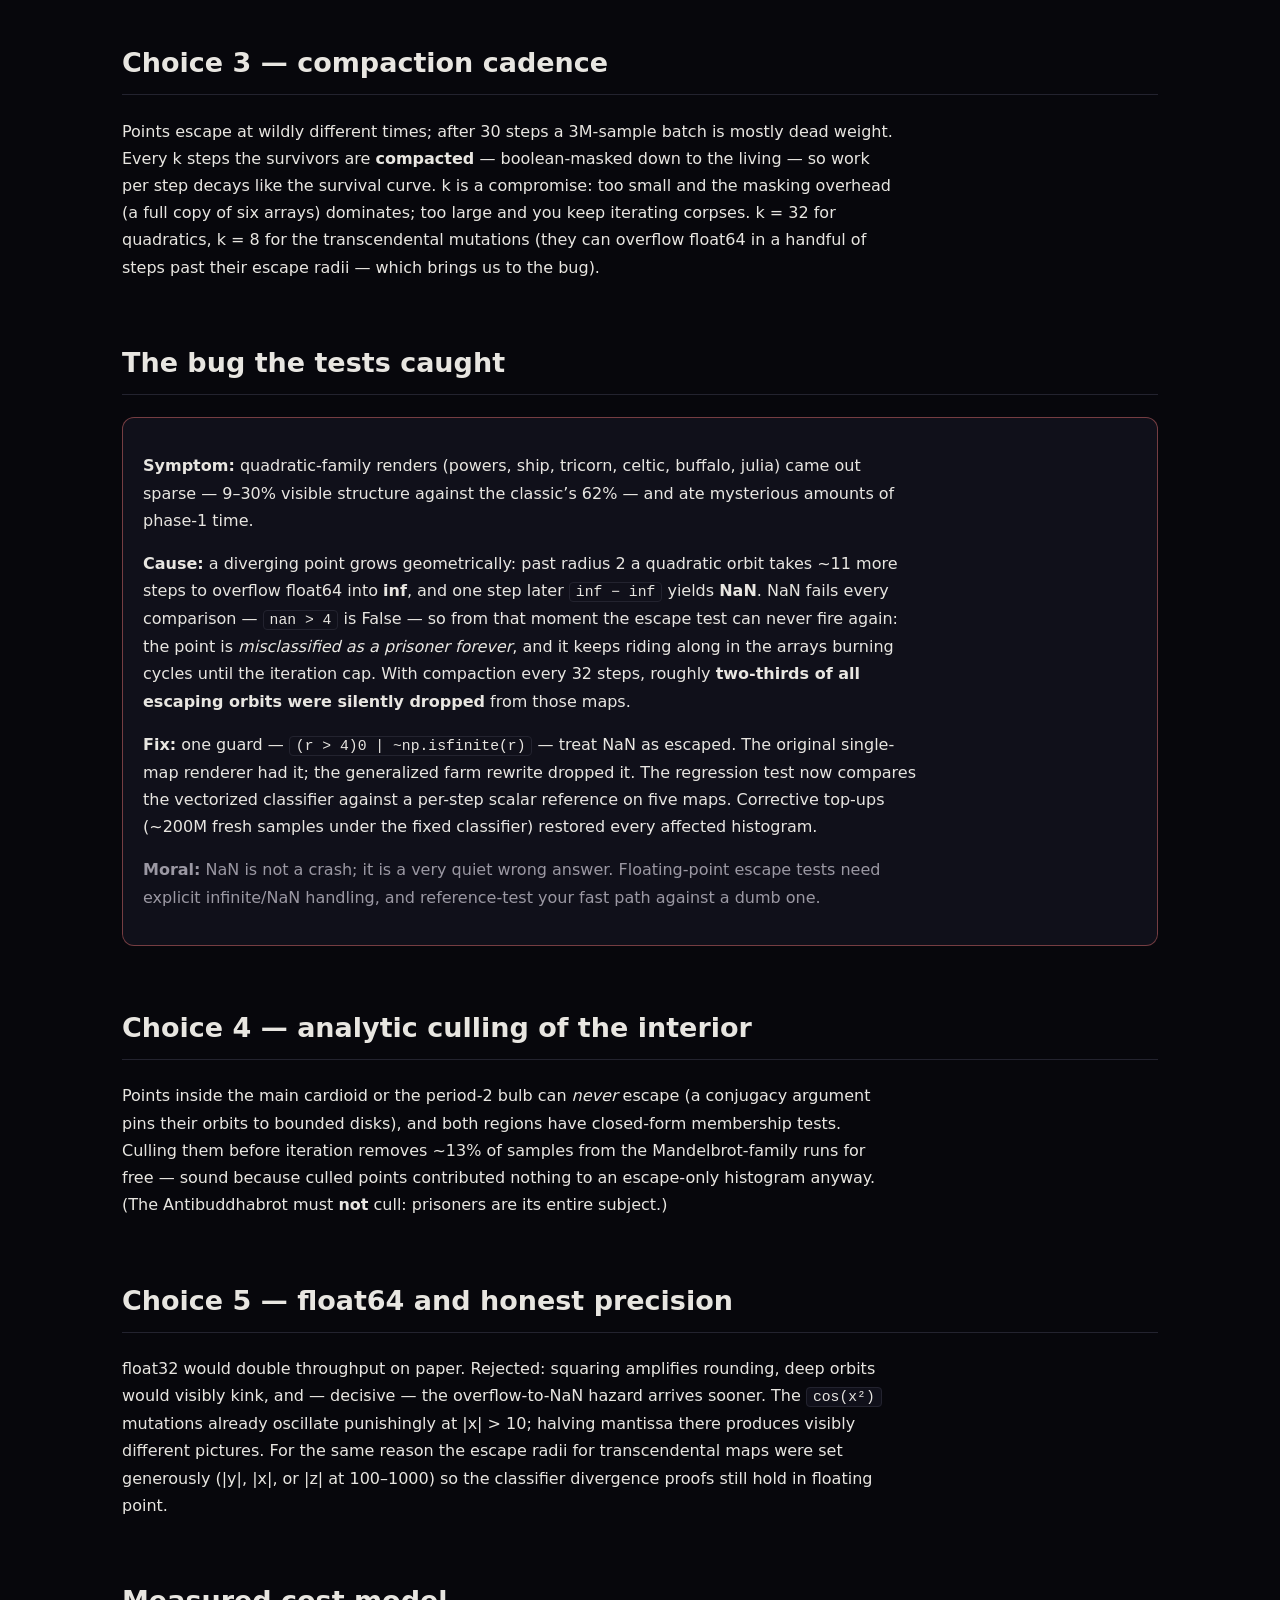
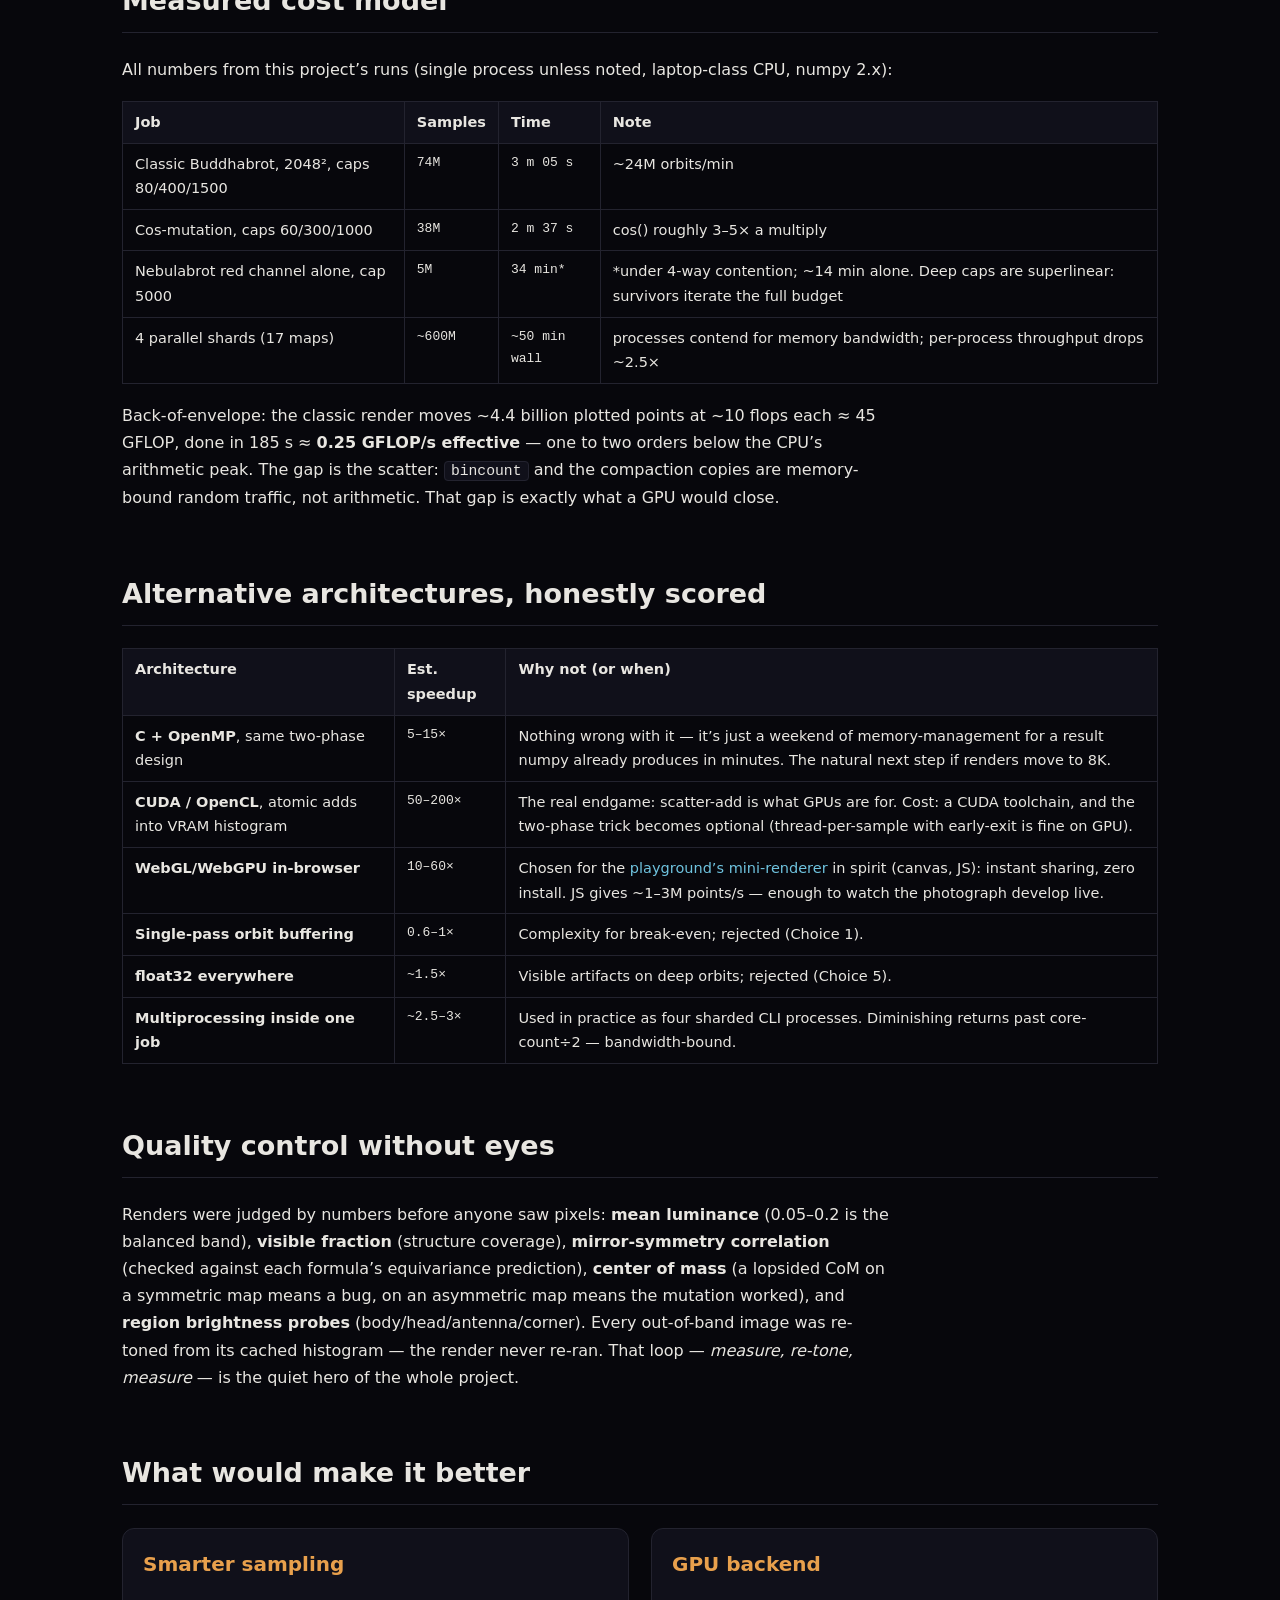
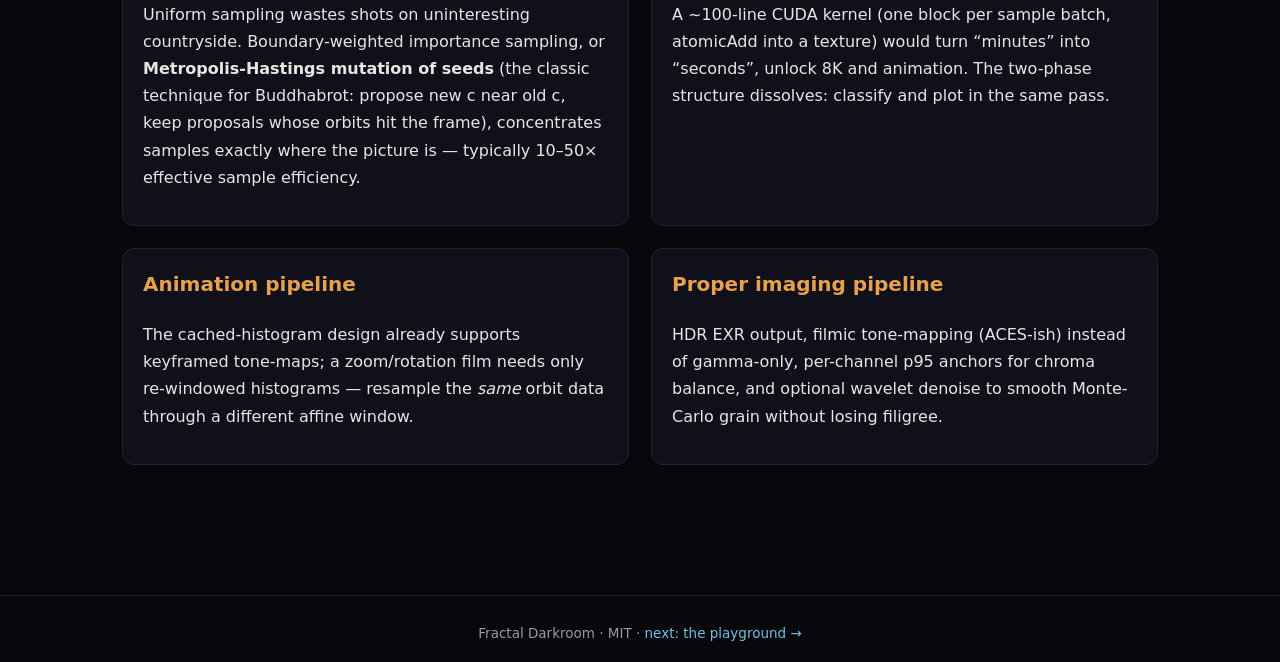
==== commit c648da3a: "L6: contributing — CONTRIBUTING.md (APRS / new-map / QZP paths), bug-report + PR templates, CoC 2.1," ====
--- a/docs/code.html
+++ b/docs/code.html
@@ -1,5 +1,5 @@
 <!DOCTYPE html>
-<html data-build="0439746c" lang="en">
+<html data-build="8d68b666" lang="en">
 <head>
 <script>
 /* error banner: works even if every other asset fails; shown only on error */
@@ -19,6 +19,7 @@
   <a href="code.html" aria-current="page">Code</a>
   <a href="playground.html">Playground</a>
   <a href="collection.html">Collection</a>
+  <a href="contribute.html">Contribute</a>
   <div class="spacer"></div>
   <a class="github" href="https://github.com/Prekzursil/fractal-darkroom">GitHub ↗</a>
 </nav>
